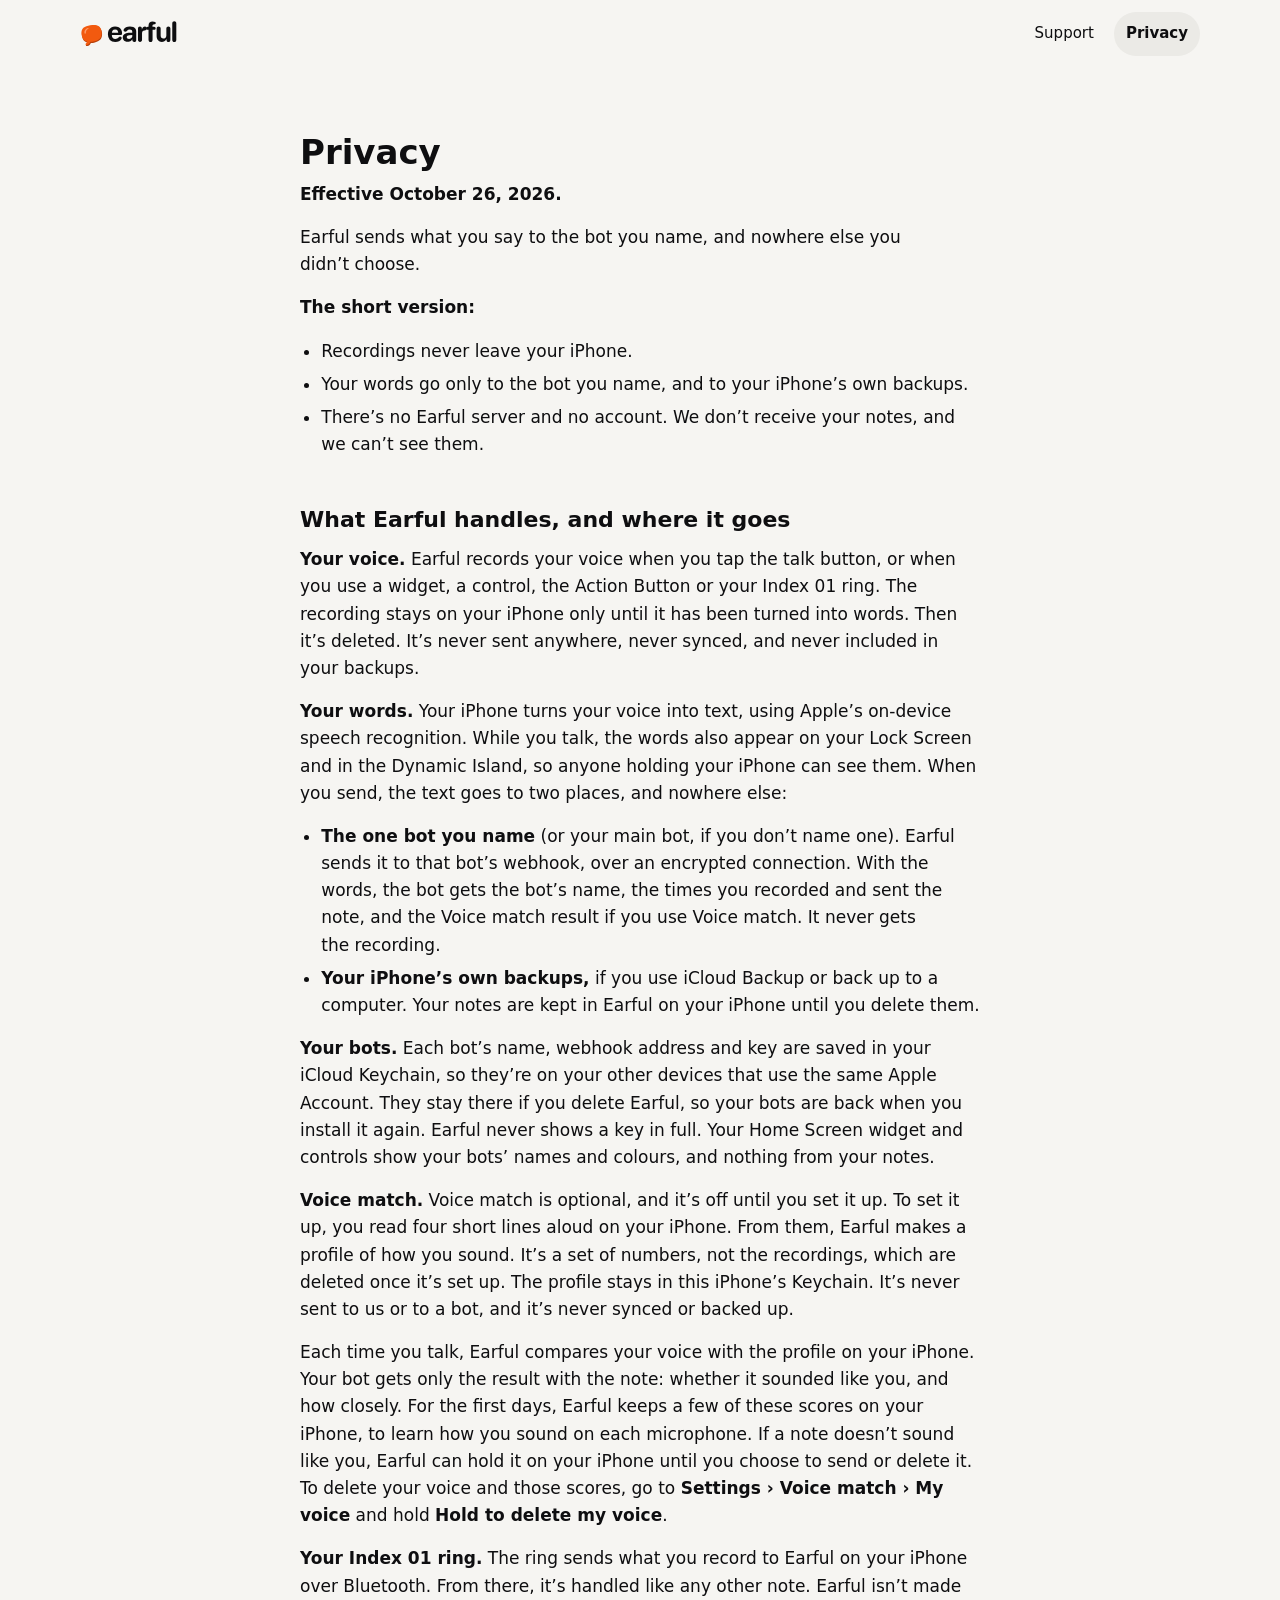
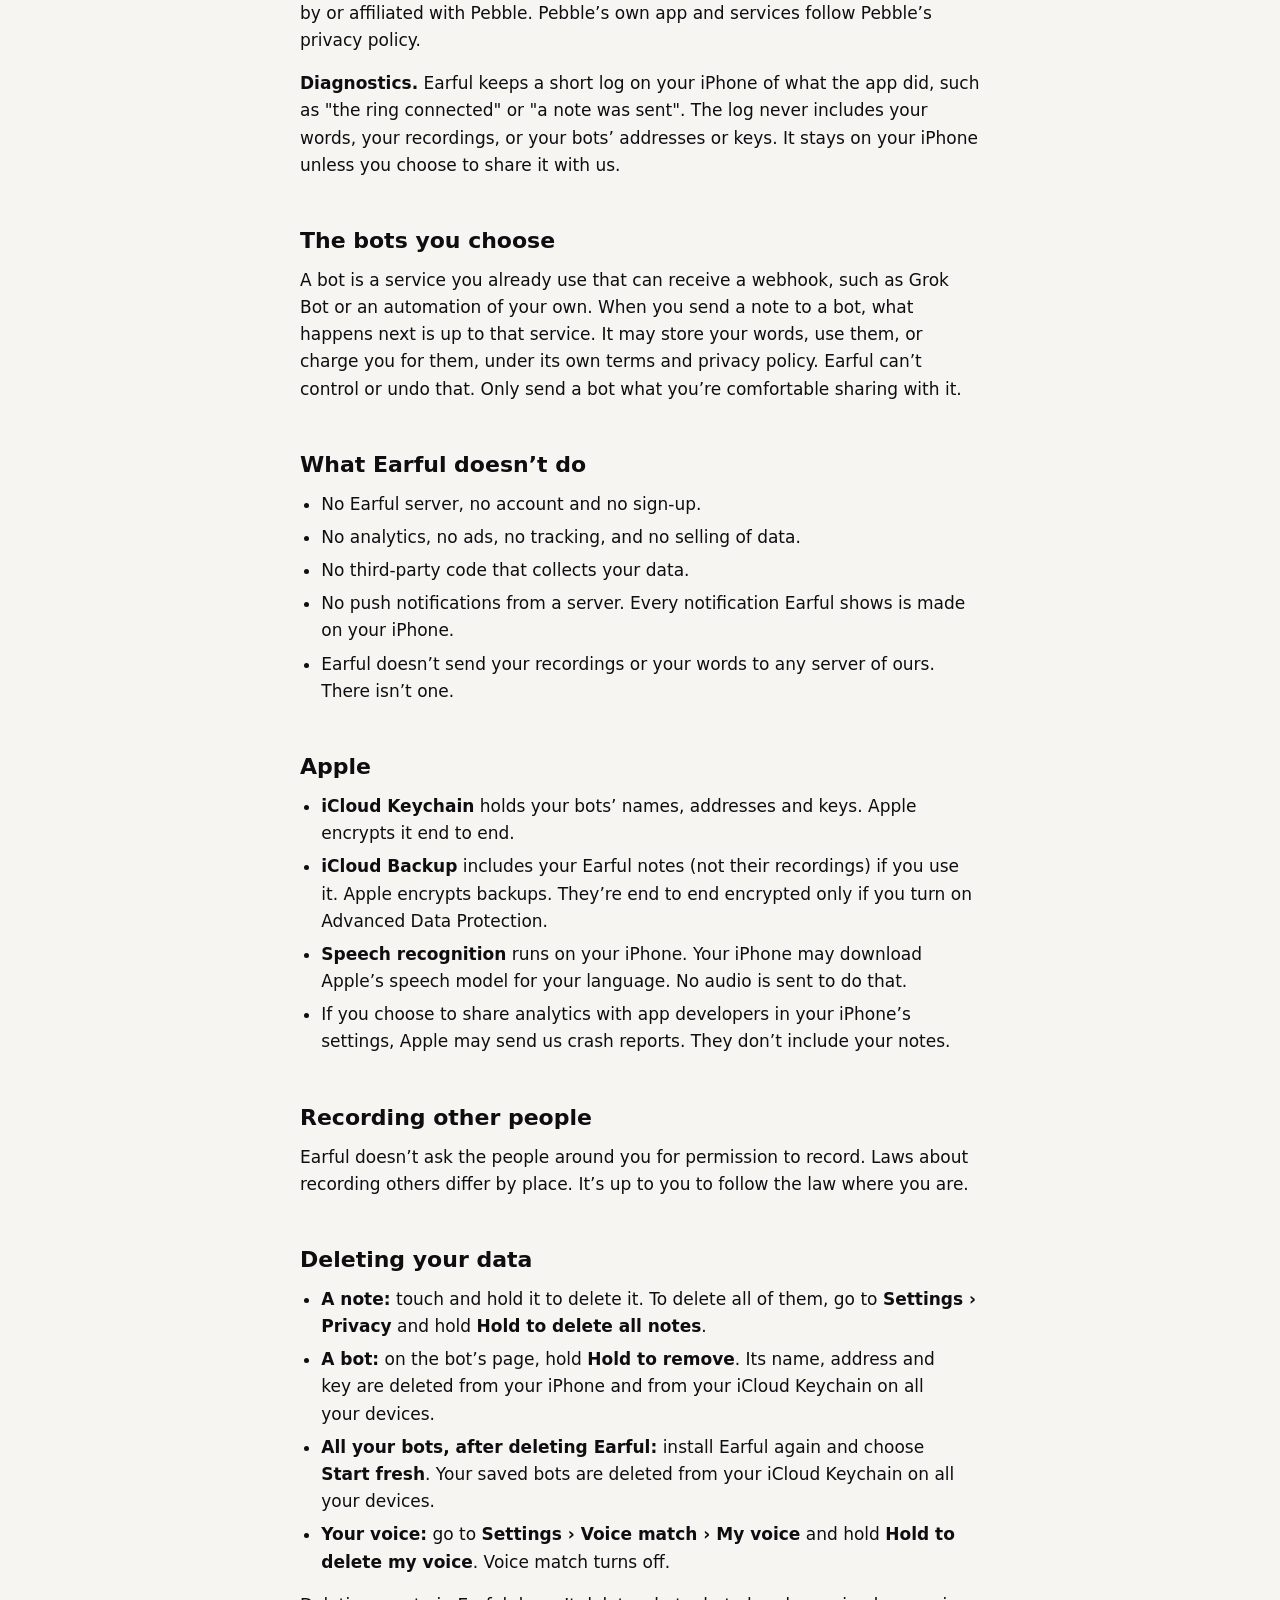
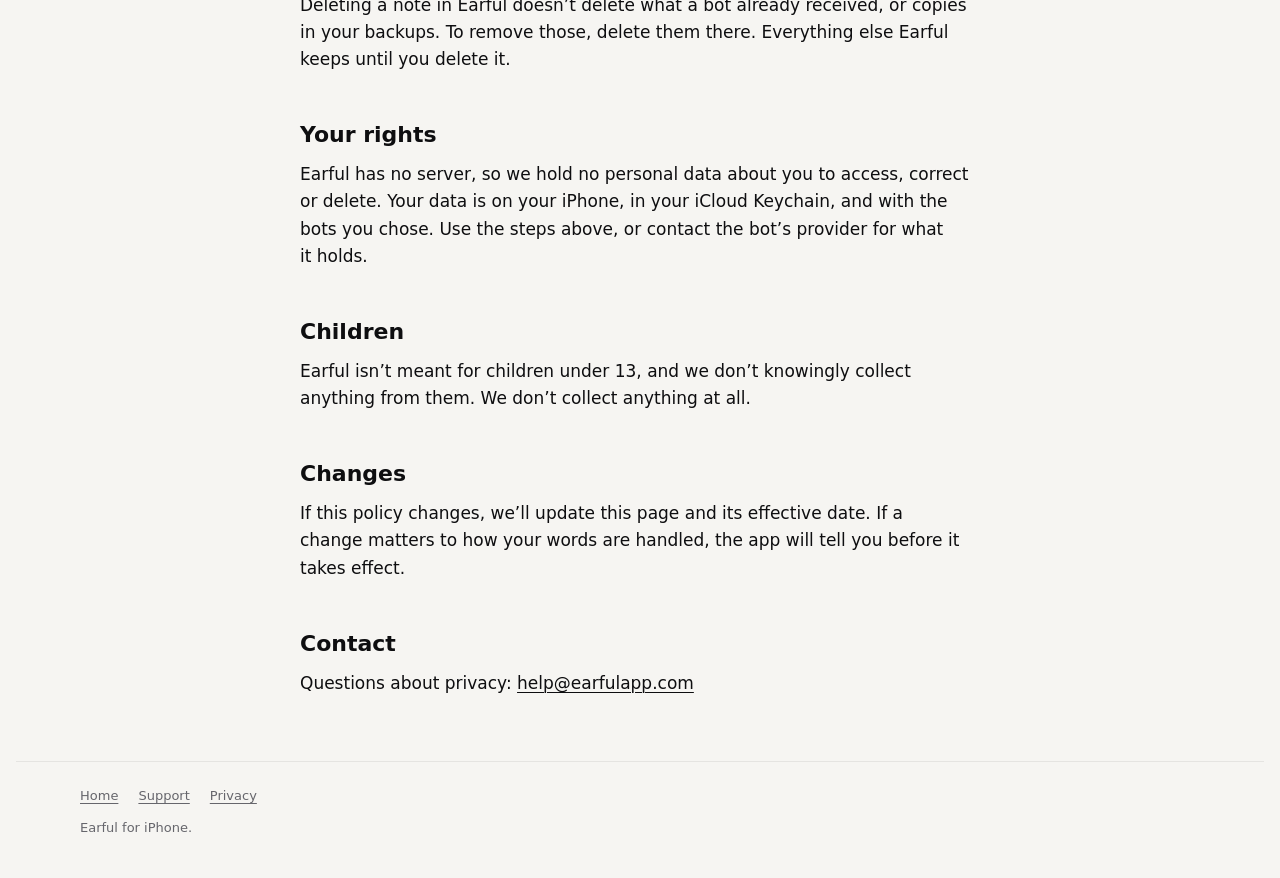
==== privacy/index.html @ c1870f30 "Earful site: home, privacy, support (for App Store review) Privacy and support rewritten for Earful " ====
<!doctype html>
<html lang="en">
<head>
<meta charset="utf-8">
<meta name="viewport" content="width=device-width, initial-scale=1">
<title>Privacy · Earful</title>
<meta name="description" content="How Earful for iPhone handles your voice and your words.">
<meta name="color-scheme" content="light dark">
<meta name="referrer" content="no-referrer">
<link rel="icon" href="/assets/puff-mark.svg" type="image/svg+xml">
<link rel="stylesheet" href="/styles.css">
</head>
<body>
<a class="skip" href="#main">Skip to content</a>

<header class="site-header">
  <a class="logo" href="/" aria-label="Earful home">
    <picture>
      <source srcset="/assets/lockup-dark.svg" media="(prefers-color-scheme: dark)">
      <img src="/assets/lockup-light.svg" alt="Earful" width="98" height="28">
    </picture>
  </a>
  <nav class="site-nav" aria-label="Main">
    <ul>
      <li><a href="/support/">Support</a></li>
      <li><a href="/privacy/" aria-current="page">Privacy</a></li>
    </ul>
  </nav>
</header>

<main id="main" class="page">
  <h1>Privacy</h1>
  <p><strong>Effective October 26, 2026.</strong></p>
  <p>Earful sends what you say to the bot you name, and nowhere else you didn’t choose.</p>
  <p><strong>The short version:</strong></p>
  <ul>
    <li>Recordings never leave your iPhone.</li>
    <li>Your words go only to the bot you name, and to your iPhone’s own backups.</li>
    <li>There’s no Earful server and no account. We don’t receive your notes, and we can’t see them.</li>
  </ul>
  <h2>What Earful handles, and where it goes</h2>
  <p><strong>Your voice.</strong> Earful records your voice when you tap the talk button, or when you use a widget, a control, the Action Button or your Index 01 ring. The recording stays on your iPhone only until it has been turned into words. Then it’s deleted. It’s never sent anywhere, never synced, and never included in your backups.</p>
  <p><strong>Your words.</strong> Your iPhone turns your voice into text, using Apple’s on-device speech recognition. While you talk, the words also appear on your Lock Screen and in the Dynamic Island, so anyone holding your iPhone can see them. When you send, the text goes to two places, and nowhere else:</p>
  <ul>
    <li><strong>The one bot you name</strong> (or your main bot, if you don’t name one). Earful sends it to that bot’s webhook, over an encrypted connection. With the words, the bot gets the bot’s name, the times you recorded and sent the note, and the Voice match result if you use Voice match. It never gets the recording.</li>
    <li><strong>Your iPhone’s own backups,</strong> if you use iCloud Backup or back up to a computer. Your notes are kept in Earful on your iPhone until you delete them.</li>
  </ul>
  <p><strong>Your bots.</strong> Each bot’s name, webhook address and key are saved in your iCloud Keychain, so they’re on your other devices that use the same Apple Account. They stay there if you delete Earful, so your bots are back when you install it again. Earful never shows a key in full. Your Home Screen widget and controls show your bots’ names and colours, and nothing from your notes.</p>
  <p><strong>Voice match.</strong> Voice match is optional, and it’s off until you set it up. To set it up, you read four short lines aloud on your iPhone. From them, Earful makes a profile of how you sound. It’s a set of numbers, not the recordings, which are deleted once it’s set up. The profile stays in this iPhone’s Keychain. It’s never sent to us or to a bot, and it’s never synced or backed up.</p>
  <p>Each time you talk, Earful compares your voice with the profile on your iPhone. Your bot gets only the result with the note: whether it sounded like you, and how closely. For the first days, Earful keeps a few of these scores on your iPhone, to learn how you sound on each microphone. If a note doesn’t sound like you, Earful can hold it on your iPhone until you choose to send or delete it. To delete your voice and those scores, go to <strong>Settings › Voice match › My voice</strong> and hold <strong>Hold to delete my voice</strong>.</p>
  <p><strong>Your Index 01 ring.</strong> The ring sends what you record to Earful on your iPhone over Bluetooth. From there, it’s handled like any other note. Earful isn’t made by or affiliated with Pebble. Pebble’s own app and services follow Pebble’s privacy policy.</p>
  <p><strong>Diagnostics.</strong> Earful keeps a short log on your iPhone of what the app did, such as "the ring connected" or "a note was sent". The log never includes your words, your recordings, or your bots’ addresses or keys. It stays on your iPhone unless you choose to share it with us.</p>
  <h2>The bots you choose</h2>
  <p>A bot is a service you already use that can receive a webhook, such as Grok Bot or an automation of your own. When you send a note to a bot, what happens next is up to that service. It may store your words, use them, or charge you for them, under its own terms and privacy policy. Earful can’t control or undo that. Only send a bot what you’re comfortable sharing with it.</p>
  <h2>What Earful doesn’t do</h2>
  <ul>
    <li>No Earful server, no account and no sign-up.</li>
    <li>No analytics, no ads, no tracking, and no selling of data.</li>
    <li>No third-party code that collects your data.</li>
    <li>No push notifications from a server. Every notification Earful shows is made on your iPhone.</li>
    <li>Earful doesn’t send your recordings or your words to any server of ours. There isn’t one.</li>
  </ul>
  <h2>Apple</h2>
  <ul>
    <li><strong>iCloud Keychain</strong> holds your bots’ names, addresses and keys. Apple encrypts it end to end.</li>
    <li><strong>iCloud Backup</strong> includes your Earful notes (not their recordings) if you use it. Apple encrypts backups. They’re end to end encrypted only if you turn on Advanced Data Protection.</li>
    <li><strong>Speech recognition</strong> runs on your iPhone. Your iPhone may download Apple’s speech model for your language. No audio is sent to do that.</li>
    <li>If you choose to share analytics with app developers in your iPhone’s settings, Apple may send us crash reports. They don’t include your notes.</li>
  </ul>
  <h2>Recording other people</h2>
  <p>Earful doesn’t ask the people around you for permission to record. Laws about recording others differ by place. It’s up to you to follow the law where you are.</p>
  <h2>Deleting your data</h2>
  <ul>
    <li><strong>A note:</strong> touch and hold it to delete it. To delete all of them, go to <strong>Settings › Privacy</strong> and hold <strong>Hold to delete all notes</strong>.</li>
    <li><strong>A bot:</strong> on the bot’s page, hold <strong>Hold to remove</strong>. Its name, address and key are deleted from your iPhone and from your iCloud Keychain on all your devices.</li>
    <li><strong>All your bots, after deleting Earful:</strong> install Earful again and choose <strong>Start fresh</strong>. Your saved bots are deleted from your iCloud Keychain on all your devices.</li>
    <li><strong>Your voice:</strong> go to <strong>Settings › Voice match › My voice</strong> and hold <strong>Hold to delete my voice</strong>. Voice match turns off.</li>
  </ul>
  <p>Deleting a note in Earful doesn’t delete what a bot already received, or copies in your backups. To remove those, delete them there. Everything else Earful keeps until you delete it.</p>
  <h2>Your rights</h2>
  <p>Earful has no server, so we hold no personal data about you to access, correct or delete. Your data is on your iPhone, in your iCloud Keychain, and with the bots you chose. Use the steps above, or contact the bot’s provider for what it holds.</p>
  <h2>Children</h2>
  <p>Earful isn’t meant for children under 13, and we don’t knowingly collect anything from them. We don’t collect anything at all.</p>
  <h2>Changes</h2>
  <p>If this policy changes, we’ll update this page and its effective date. If a change matters to how your words are handled, the app will tell you before it takes effect.</p>
  <h2>Contact</h2>
  <p>Questions about privacy: <a href="mailto:help@earfulapp.com">help@earfulapp.com</a></p>
</main>

<footer class="site-footer">
  <ul>
    <li><a href="/">Home</a></li>
    <li><a href="/support/">Support</a></li>
    <li><a href="/privacy/">Privacy</a></li>
  </ul>
  <p>Earful for iPhone.</p>
</footer>
</body>
</html>
---- styles.css ----
/* Earful site v1: /, /privacy, /support. Plain CSS. No web fonts, no third-party requests.
   Colours and sizes come from EARFUL-HANDOFF/01-foundations/tokens.json via web/TOKENS-WEB.md. */

:root {
  color-scheme: light dark;
  --ground: #F6F5F2;
  --raised: #FFFFFF;
  --fill: #EBEAE6;
  --ink: #0E0E10;
  --ink2: #66666C;
  --nontext: #A3A3A8;
  --hairline: rgba(0, 0, 0, 0.07);
  --tangerine: #F25A0F;
  --signal: #2D6BFF;

  --font: -apple-system, BlinkMacSystemFont, "SF Pro Text", "SF Pro Display", system-ui, "Segoe UI", Roboto,
    "Helvetica Neue", Arial, sans-serif;
  --margin: 20px;
  --measure: 40ch;           /* 7–10 words a line */
  --radius-card: 20px;
}

@media (prefers-color-scheme: dark) {
  :root {
    --ground: #0B0B0C;
    --raised: #1A1A1D;
    --fill: #252529;
    --ink: #F4F3EF;
    --ink2: #9C9CA3;
    --nontext: #5E5E66;
    --hairline: rgba(255, 255, 255, 0.08);
    --signal: #5B8CFF;
  }
}

@media (min-width: 768px) { :root { --margin: 32px; } }
@media (min-width: 1280px) { :root { --margin: 64px; } }

*, *::before, *::after { box-sizing: border-box; }

html {
  -webkit-text-size-adjust: 100%;
  text-size-adjust: 100%;
}

body {
  margin: 0;
  background: var(--ground);
  color: var(--ink);
  font-family: var(--font);
  font-size: 1.0625rem;      /* 17 */
  line-height: 1.53;         /* 26 */
  -webkit-font-smoothing: antialiased;
}
@media (min-width: 1280px) { body { font-size: 1.125rem; line-height: 1.556; } } /* 18/28 */

p, li { text-wrap: pretty; }
.lead { text-wrap: balance; }
h1, h2, h3 { text-wrap: balance; }

a {
  color: var(--ink);
  text-decoration: underline;
  text-decoration-thickness: 1px;
  text-underline-offset: 3px;
}
a:hover { text-decoration-thickness: 2px; }

:focus-visible {
  outline: 2px solid var(--signal);
  outline-offset: 2px;
  border-radius: 4px;
}

.skip {
  position: absolute;
  left: var(--margin);
  top: -100px;
  padding: 8px 16px;
  background: var(--raised);
  border-radius: 999px;
  z-index: 10;
}
.skip:focus { top: 12px; }

/* Header and footer */
.site-header, .site-footer, main {
  width: 100%;
  max-width: calc(1120px + 2 * var(--margin));
  margin: 0 auto;
  padding-left: var(--margin);
  padding-right: var(--margin);
}

.site-header {
  display: flex;
  align-items: center;
  justify-content: space-between;
  gap: 16px;
  min-height: 64px;
  padding-top: 12px;
  padding-bottom: 12px;
}

.logo { display: inline-flex; align-items: center; min-height: 44px; }
.logo img { display: block; height: 28px; width: auto; }

.site-nav ul { display: flex; gap: 8px; margin: 0; padding: 0; list-style: none; }
.site-nav a {
  display: inline-flex;
  align-items: center;
  min-height: 44px;
  padding: 0 12px;
  border-radius: 999px;
  text-decoration: none;
  font-size: 0.9375rem;      /* 15 */
}
.site-nav a:hover { background: var(--fill); }
.site-nav a[aria-current="page"] { font-weight: 600; background: var(--fill); }

.site-footer {
  margin-top: 64px;
  padding-top: 24px;
  padding-bottom: 40px;
  border-top: 1px solid var(--hairline);
  color: var(--ink2);
  font-size: 0.8125rem;      /* 13 */
  line-height: 1.54;
}
.site-footer ul { display: flex; flex-wrap: wrap; gap: 8px 20px; margin: 0 0 8px; padding: 0; list-style: none; }
.site-footer a { color: var(--ink2); display: inline-block; min-height: 24px; }
.site-footer p { margin: 0; }

/* Draft banner: delete the element when the text is final. */
.draft {
  margin: 0 0 24px;
  padding: 12px 16px;
  border-radius: 12px;
  background: var(--fill);
  color: var(--ink);
  font-size: 0.9375rem;
  max-width: var(--measure);
}

/* Home */
.hero {
  display: grid;
  gap: 40px;
  padding: 40px 0 64px;
}
.hero-text { max-width: 36rem; }
@media (min-width: 768px) { .hero { padding: 64px 0 96px; } }
@media (min-width: 1024px) {
  .hero {
    grid-template-columns: minmax(0, 26rem) auto;
    justify-content: center;
    align-items: center;
    gap: 64px;
    padding: 80px 0 112px;
  }
}
@media (min-width: 1280px) { .hero { gap: 96px; } }
@media (min-width: 1024px) { .hero-shot { width: 360px; } }

.hero-shot { margin: 0; justify-self: center; width: 100%; max-width: 320px; }
@media (min-width: 1024px) { .hero-shot { max-width: 360px; justify-self: end; } }
.hero-shot img {
  display: block;
  width: 100%;
  height: auto;
  border-radius: 44px;
  box-shadow: 0 24px 48px rgba(0, 0, 0, 0.12);
}
@media (prefers-color-scheme: dark) {
  .hero-shot img { box-shadow: 0 24px 48px rgba(0, 0, 0, 0.5), 0 0 0 1px rgba(255, 255, 255, 0.08); }
}

.display {
  margin: 0 0 16px;
  font-size: clamp(2.5rem, 2.07vw + 2.015rem, 5.25rem);   /* 40 → 84 */
  line-height: 1.05;
  font-weight: 700;
  letter-spacing: -0.02em;
}

.lead {
  margin: 0;
  text-wrap: balance;
  max-width: 24em;           /* 7–10 words a line at every size */
  color: var(--ink2);
  font-size: clamp(1.1875rem, 0.28vw + 1.12rem, 1.375rem); /* 19 → 22 */
  line-height: 1.45;
}

.sent { display: inline-block; }

.button {
  display: inline-flex;
  align-items: center;
  justify-content: center;
  min-height: 52px;
  padding: 0 24px;
  border-radius: 999px;
  background: var(--ink);
  color: var(--ground);
  font-size: 1.0625rem;
  font-weight: 600;
  text-decoration: none;
}
.button:hover { text-decoration: none; box-shadow: inset 0 0 0 999px rgba(127, 127, 127, 0.12); }
@media (min-width: 1280px) { .button { min-height: 48px; } }

.points {
  display: grid;
  gap: 16px;
  margin: 0;
  padding: 0;
  list-style: none;
}
@media (min-width: 768px) { .points { grid-template-columns: repeat(3, 1fr); gap: 20px; } }
@media (min-width: 1280px) { .points { gap: 24px; } }

.points li {
  padding: 24px;
  border-radius: var(--radius-card);
  background: var(--raised);
}
.points h2 {
  margin: 0 0 8px;
  font-size: 1.375rem;       /* 22 */
  line-height: 1.27;
  font-weight: 600;
}
.points p { margin: 0; color: var(--ink2); }

/* Long-form pages: one centred reading column (AD fix 2) */
main.page { max-width: calc(680px + 2 * var(--margin)); font-size: 1.0625rem; line-height: 1.6; }
.page { padding-top: 32px; }
@media (min-width: 768px) { .page { padding-top: 64px; } }

.page h1 {
  margin: 0 0 8px;
  font-size: 2.125rem;       /* 34 */
  line-height: 1.2;
  font-weight: 700;
}
.page .meta { margin: 0 0 32px; color: var(--ink2); font-size: 0.9375rem; }

.page h2 {
  margin: 48px 0 12px;
  font-size: 1.375rem;
  line-height: 1.27;
  font-weight: 600;
}
.page h3 {
  margin: 32px 0 8px;
  font-size: 1.0625rem;
  line-height: 1.4;
  font-weight: 600;
}
.page p, .page ul, .page ol { margin: 0 0 16px; }
.page ul, .page ol { padding-left: 1.25em; }
.page li { margin-bottom: 6px; }
.page .intro { font-size: 1.1875rem; line-height: 1.47; }

.summary {
  padding: 20px 24px;
  border-radius: var(--radius-card);
  background: var(--raised);
}
.summary p { margin: 0 0 8px; }
.summary ul { margin: 0; }
.summary li:last-child { margin-bottom: 0; }

kbd {
  font-family: var(--font);
  font-size: 0.9em;
  padding: 1px 6px;
  border-radius: 6px;
  background: var(--fill);
}

@media (prefers-reduced-motion: reduce) {
  * { scroll-behavior: auto !important; transition: none !important; animation: none !important; }
}

@media (forced-colors: active) {
  .points li, .summary, .draft { border: 1px solid CanvasText; }
}
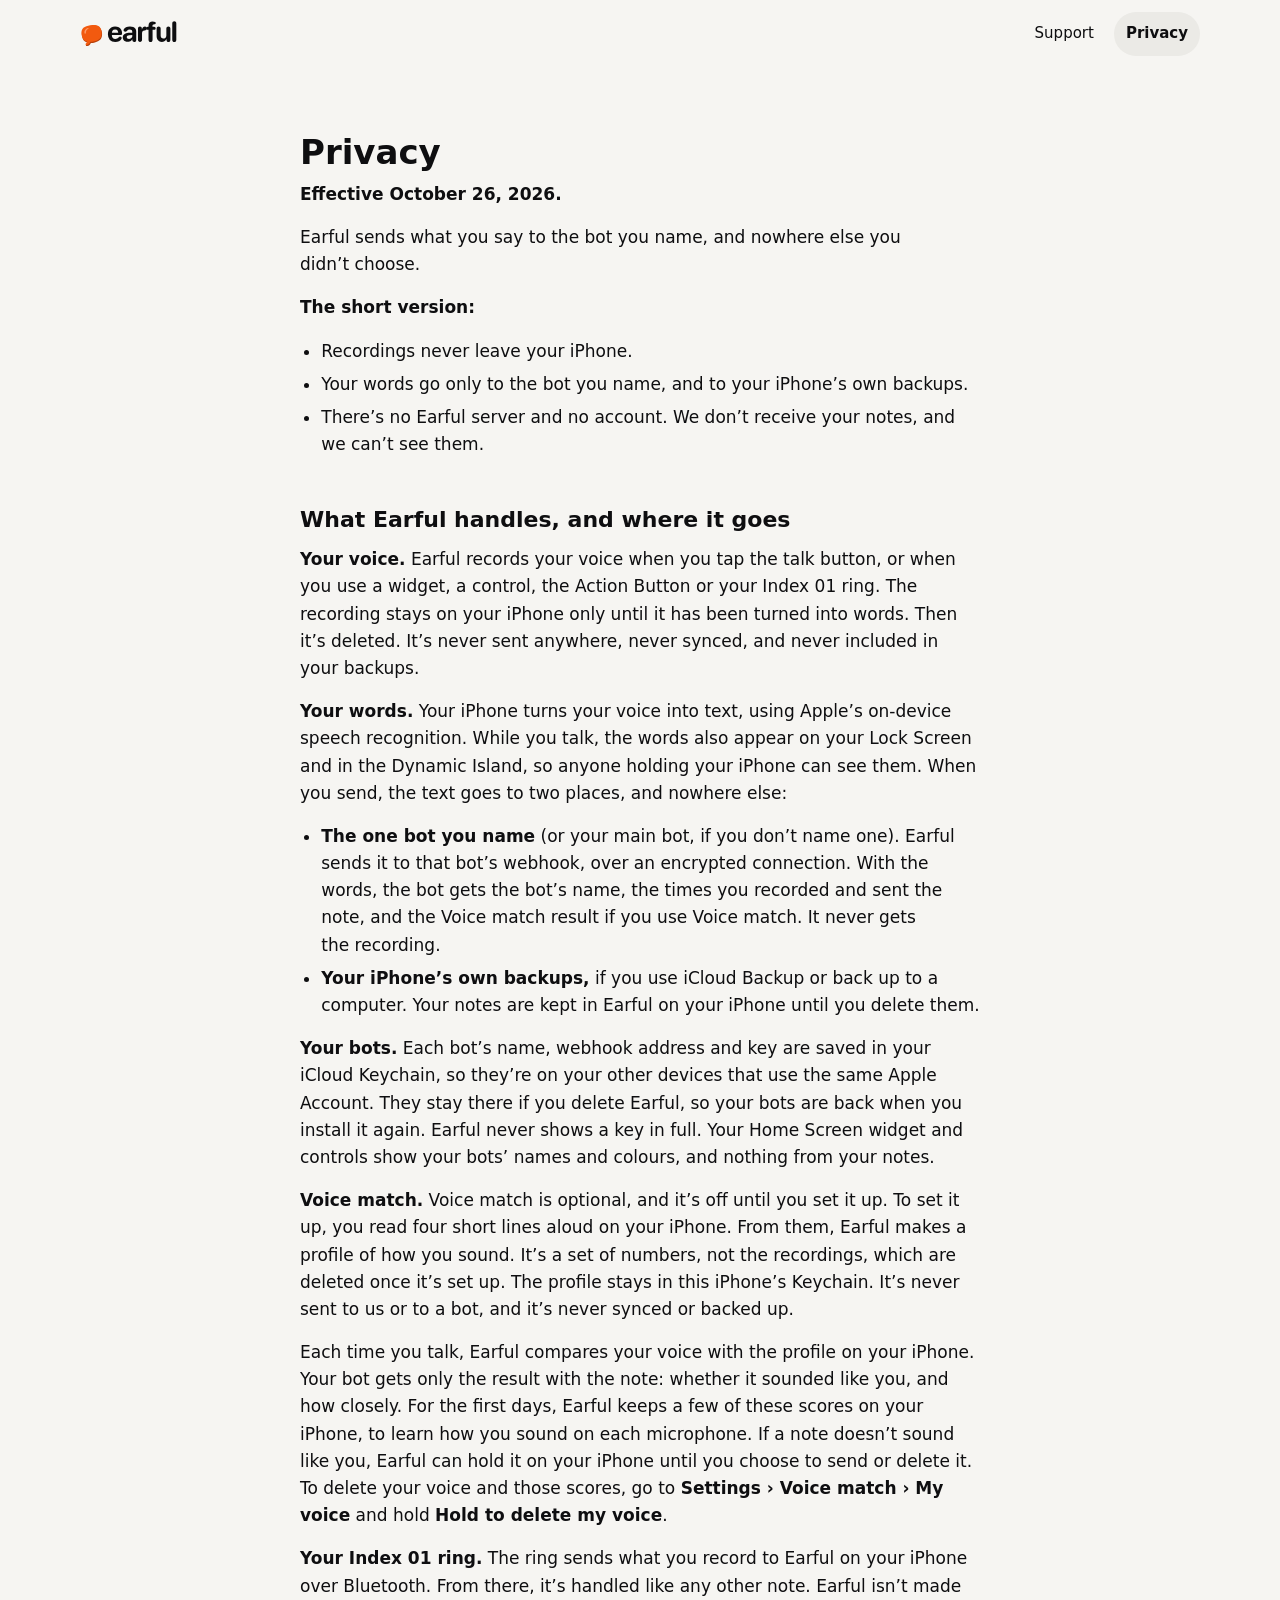
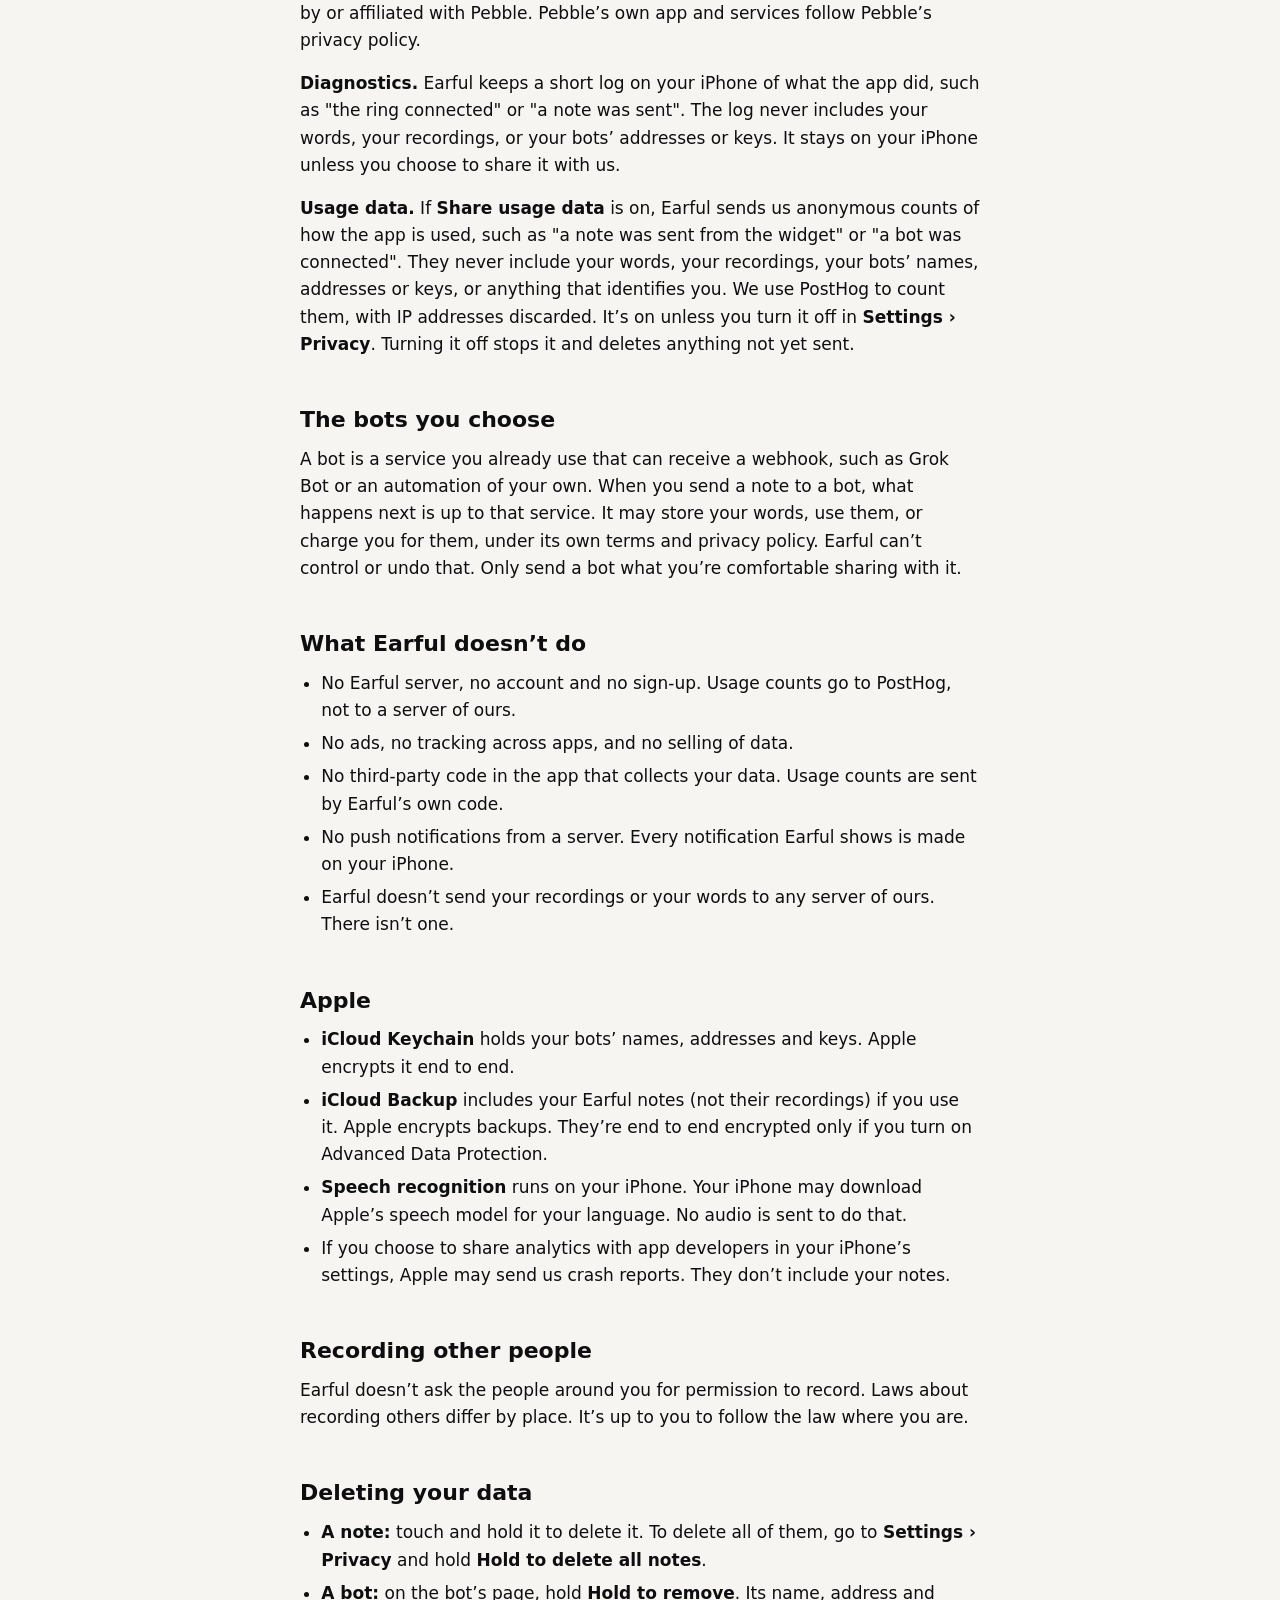
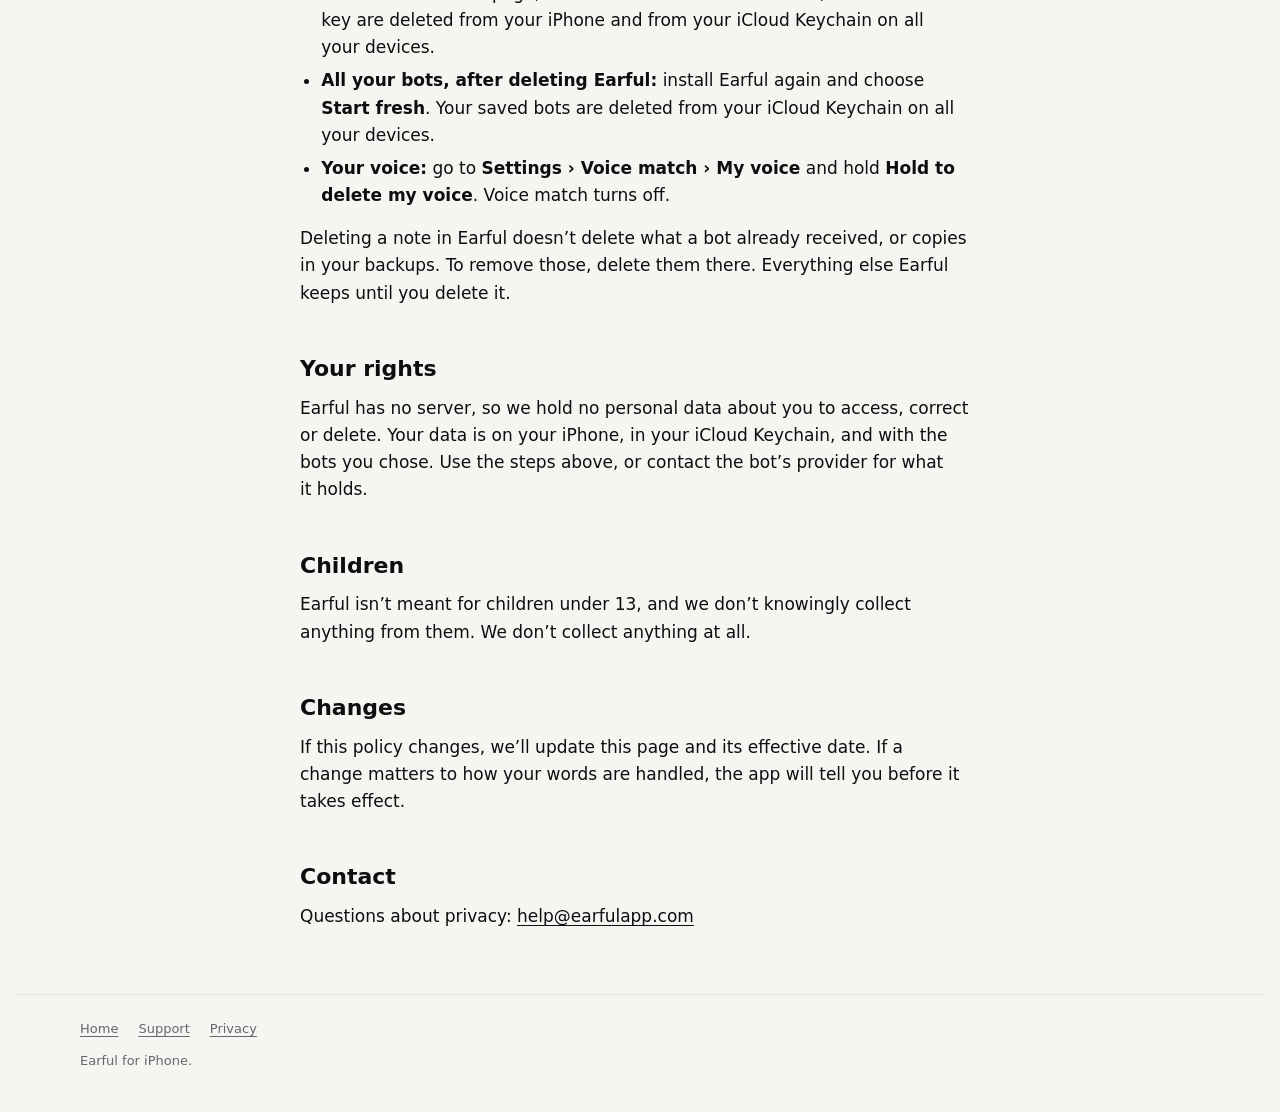
==== commit 252eba74: "Privacy: usage data (anonymous counts via PostHog, IP discarded, off switch) for Earful 2409 Co-Auth" ====
--- a/privacy/index.html
+++ b/privacy/index.html
@@ -50,13 +50,14 @@
   <p>Each time you talk, Earful compares your voice with the profile on your iPhone. Your bot gets only the result with the note: whether it sounded like you, and how closely. For the first days, Earful keeps a few of these scores on your iPhone, to learn how you sound on each microphone. If a note doesn’t sound like you, Earful can hold it on your iPhone until you choose to send or delete it. To delete your voice and those scores, go to <strong>Settings › Voice match › My voice</strong> and hold <strong>Hold to delete my voice</strong>.</p>
   <p><strong>Your Index 01 ring.</strong> The ring sends what you record to Earful on your iPhone over Bluetooth. From there, it’s handled like any other note. Earful isn’t made by or affiliated with Pebble. Pebble’s own app and services follow Pebble’s privacy policy.</p>
   <p><strong>Diagnostics.</strong> Earful keeps a short log on your iPhone of what the app did, such as "the ring connected" or "a note was sent". The log never includes your words, your recordings, or your bots’ addresses or keys. It stays on your iPhone unless you choose to share it with us.</p>
+  <p><strong>Usage data.</strong> If <strong>Share usage data</strong> is on, Earful sends us anonymous counts of how the app is used, such as "a note was sent from the widget" or "a bot was connected". They never include your words, your recordings, your bots’ names, addresses or keys, or anything that identifies you. We use PostHog to count them, with IP addresses discarded. It’s on unless you turn it off in <strong>Settings › Privacy</strong>. Turning it off stops it and deletes anything not yet sent.</p>
   <h2>The bots you choose</h2>
   <p>A bot is a service you already use that can receive a webhook, such as Grok Bot or an automation of your own. When you send a note to a bot, what happens next is up to that service. It may store your words, use them, or charge you for them, under its own terms and privacy policy. Earful can’t control or undo that. Only send a bot what you’re comfortable sharing with it.</p>
   <h2>What Earful doesn’t do</h2>
   <ul>
-    <li>No Earful server, no account and no sign-up.</li>
-    <li>No analytics, no ads, no tracking, and no selling of data.</li>
-    <li>No third-party code that collects your data.</li>
+    <li>No Earful server, no account and no sign-up. Usage counts go to PostHog, not to a server of ours.</li>
+    <li>No ads, no tracking across apps, and no selling of data.</li>
+    <li>No third-party code in the app that collects your data. Usage counts are sent by Earful’s own code.</li>
     <li>No push notifications from a server. Every notification Earful shows is made on your iPhone.</li>
     <li>Earful doesn’t send your recordings or your words to any server of ours. There isn’t one.</li>
   </ul>
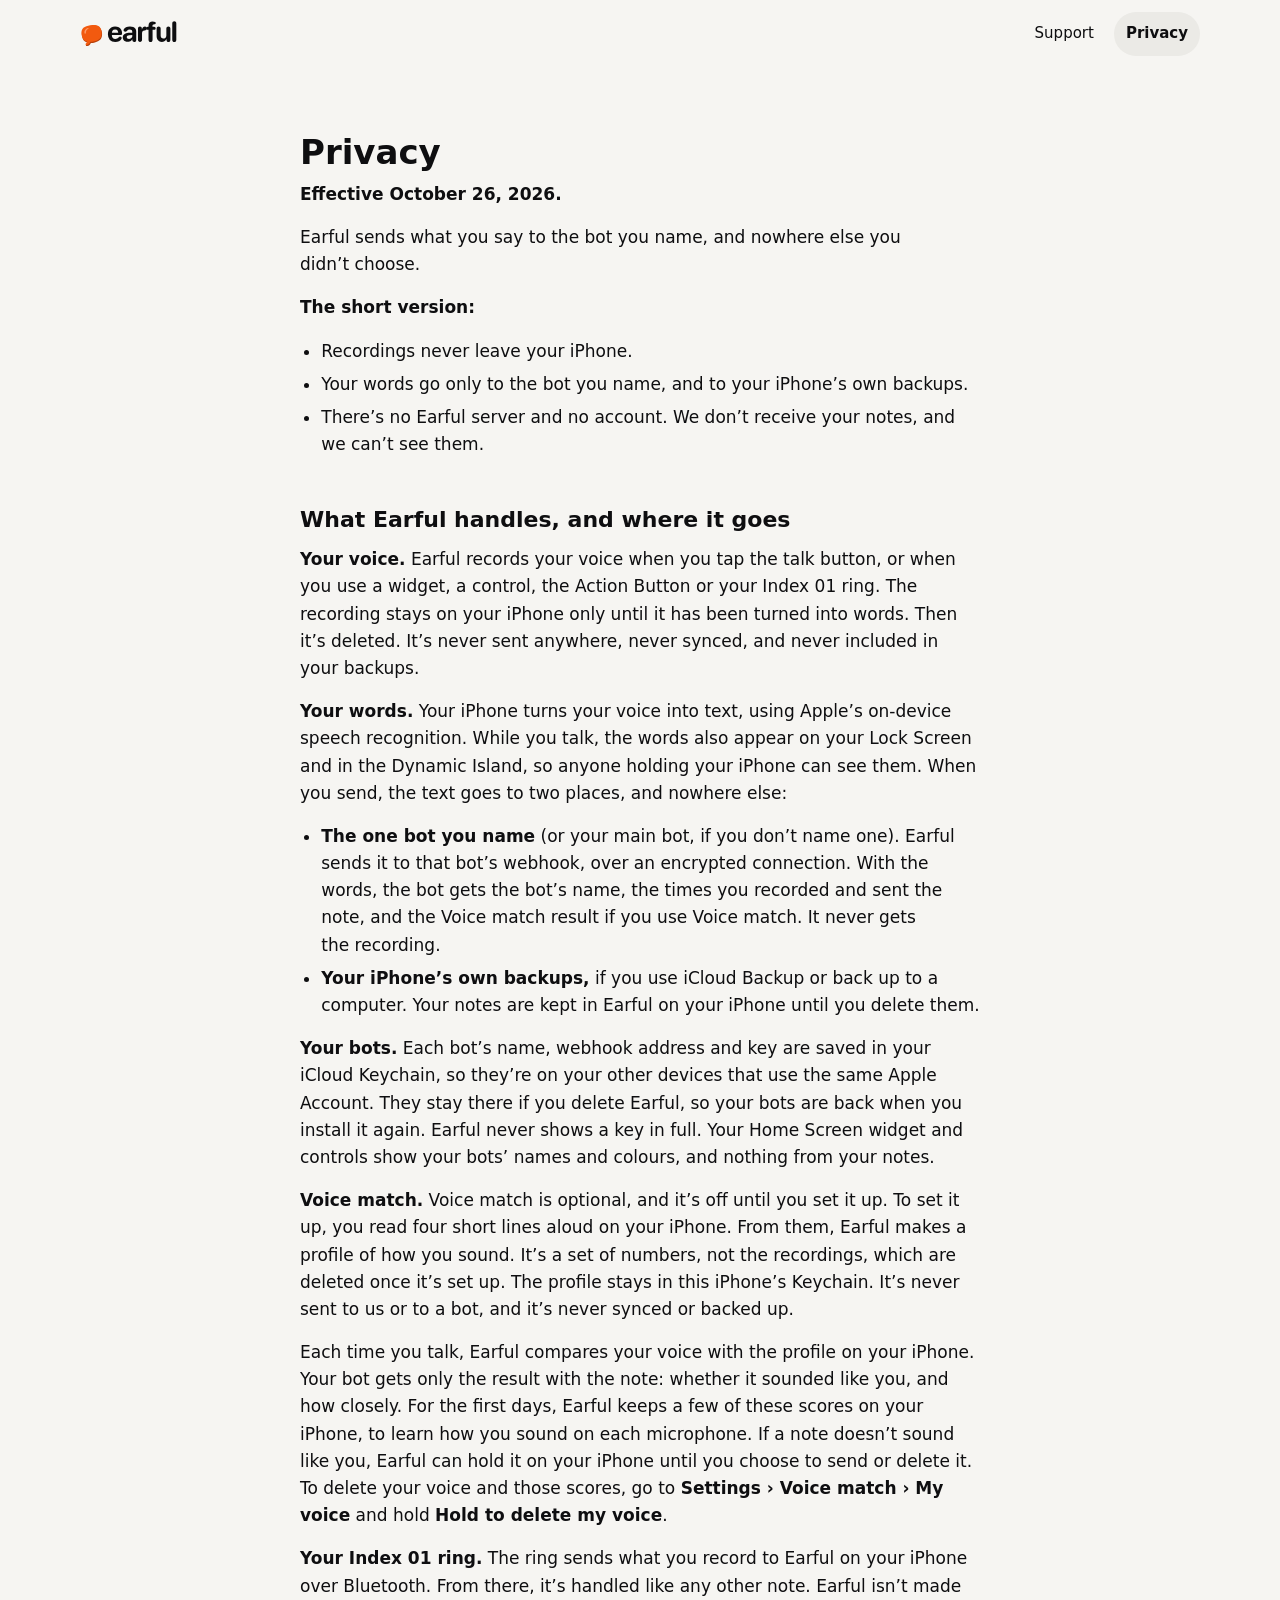
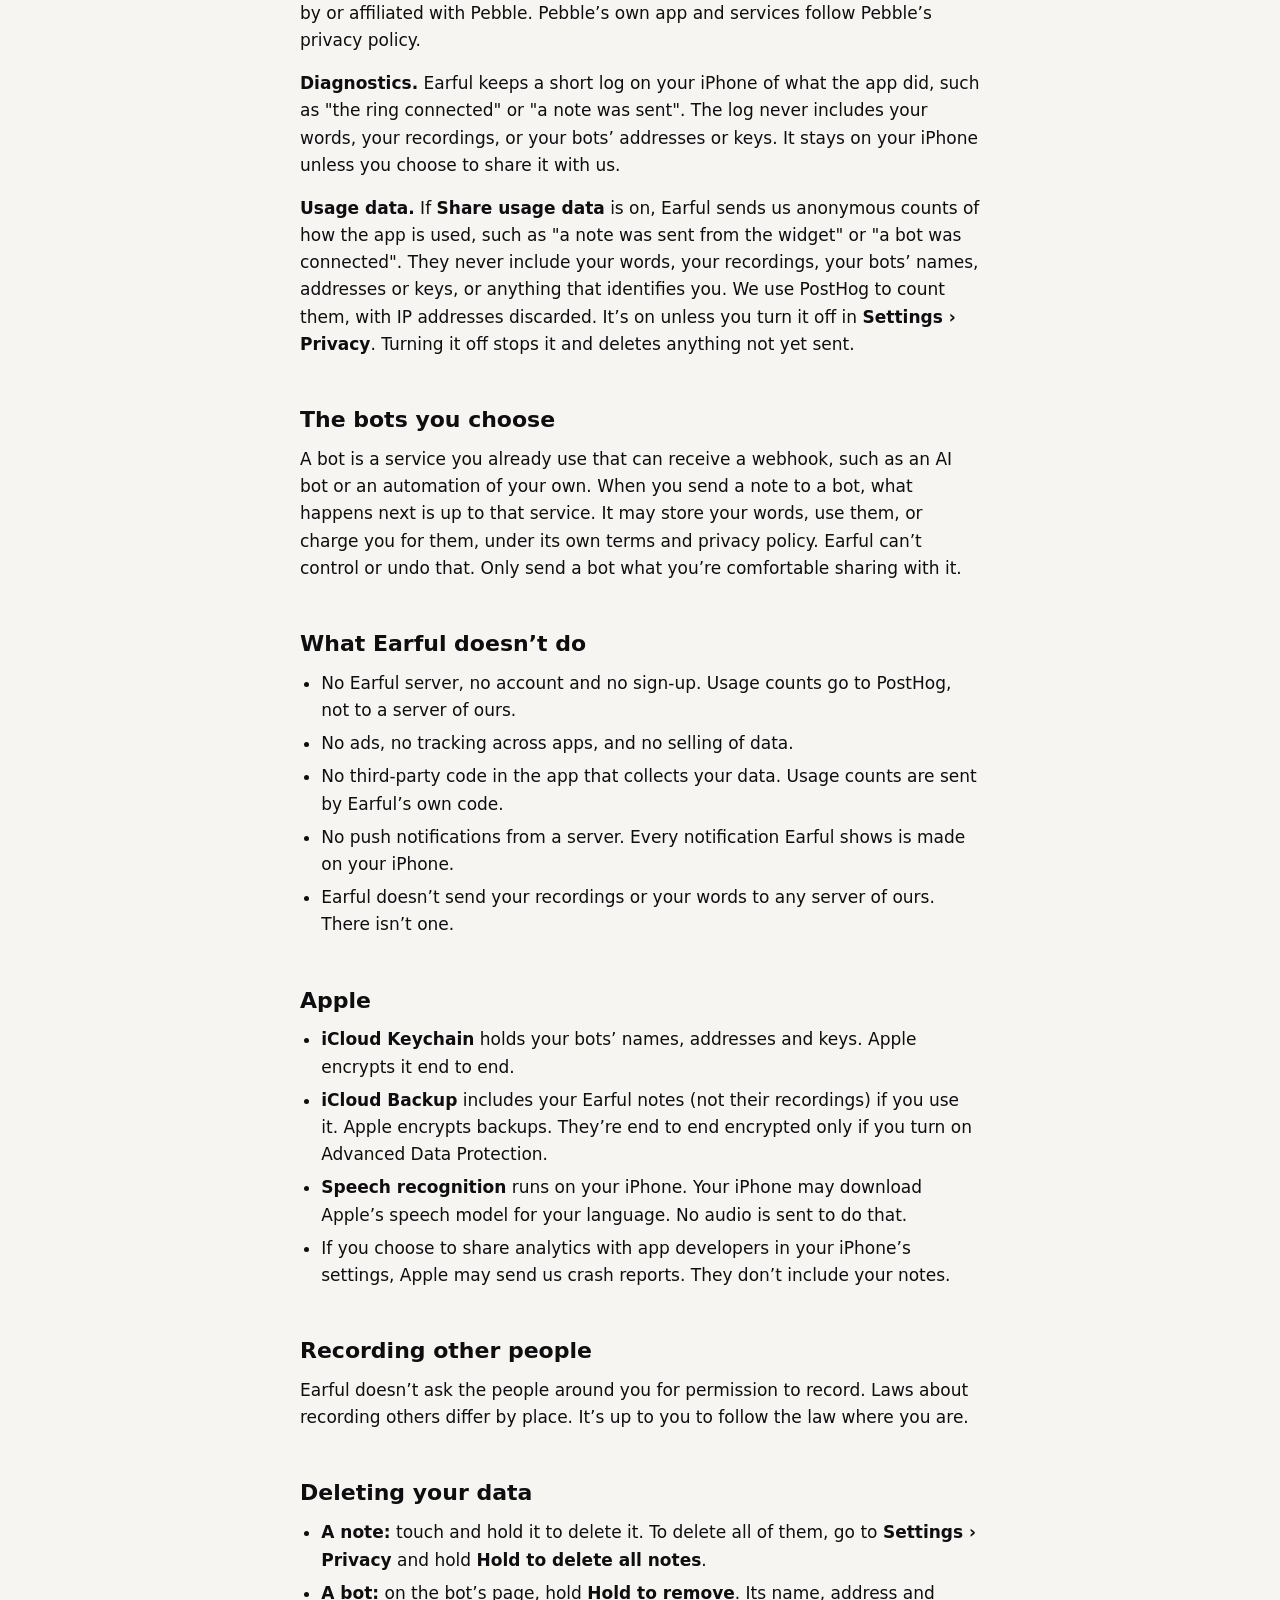
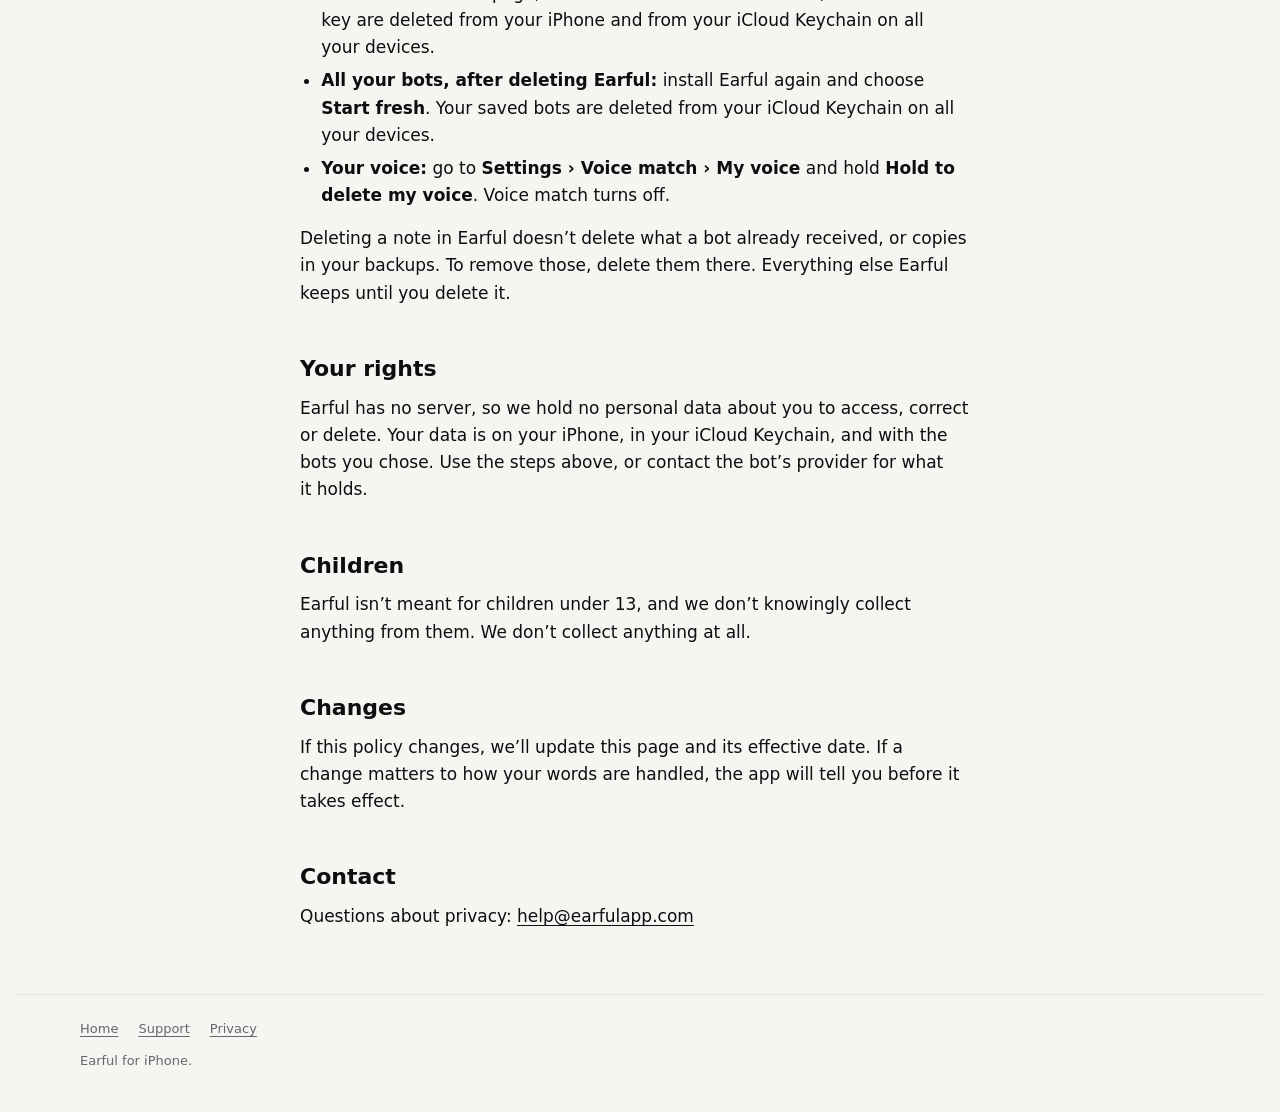
==== commit 8b8e3cdd: "Remove third-party bot names from the site Co-Authored-By: Claude Opus 5.5 <noreply@anthropic.com>" ====
--- a/privacy/index.html
+++ b/privacy/index.html
@@ -52,7 +52,7 @@
   <p><strong>Diagnostics.</strong> Earful keeps a short log on your iPhone of what the app did, such as "the ring connected" or "a note was sent". The log never includes your words, your recordings, or your bots’ addresses or keys. It stays on your iPhone unless you choose to share it with us.</p>
   <p><strong>Usage data.</strong> If <strong>Share usage data</strong> is on, Earful sends us anonymous counts of how the app is used, such as "a note was sent from the widget" or "a bot was connected". They never include your words, your recordings, your bots’ names, addresses or keys, or anything that identifies you. We use PostHog to count them, with IP addresses discarded. It’s on unless you turn it off in <strong>Settings › Privacy</strong>. Turning it off stops it and deletes anything not yet sent.</p>
   <h2>The bots you choose</h2>
-  <p>A bot is a service you already use that can receive a webhook, such as Grok Bot or an automation of your own. When you send a note to a bot, what happens next is up to that service. It may store your words, use them, or charge you for them, under its own terms and privacy policy. Earful can’t control or undo that. Only send a bot what you’re comfortable sharing with it.</p>
+  <p>A bot is a service you already use that can receive a webhook, such as an AI bot or an automation of your own. When you send a note to a bot, what happens next is up to that service. It may store your words, use them, or charge you for them, under its own terms and privacy policy. Earful can’t control or undo that. Only send a bot what you’re comfortable sharing with it.</p>
   <h2>What Earful doesn’t do</h2>
   <ul>
     <li>No Earful server, no account and no sign-up. Usage counts go to PostHog, not to a server of ours.</li>
